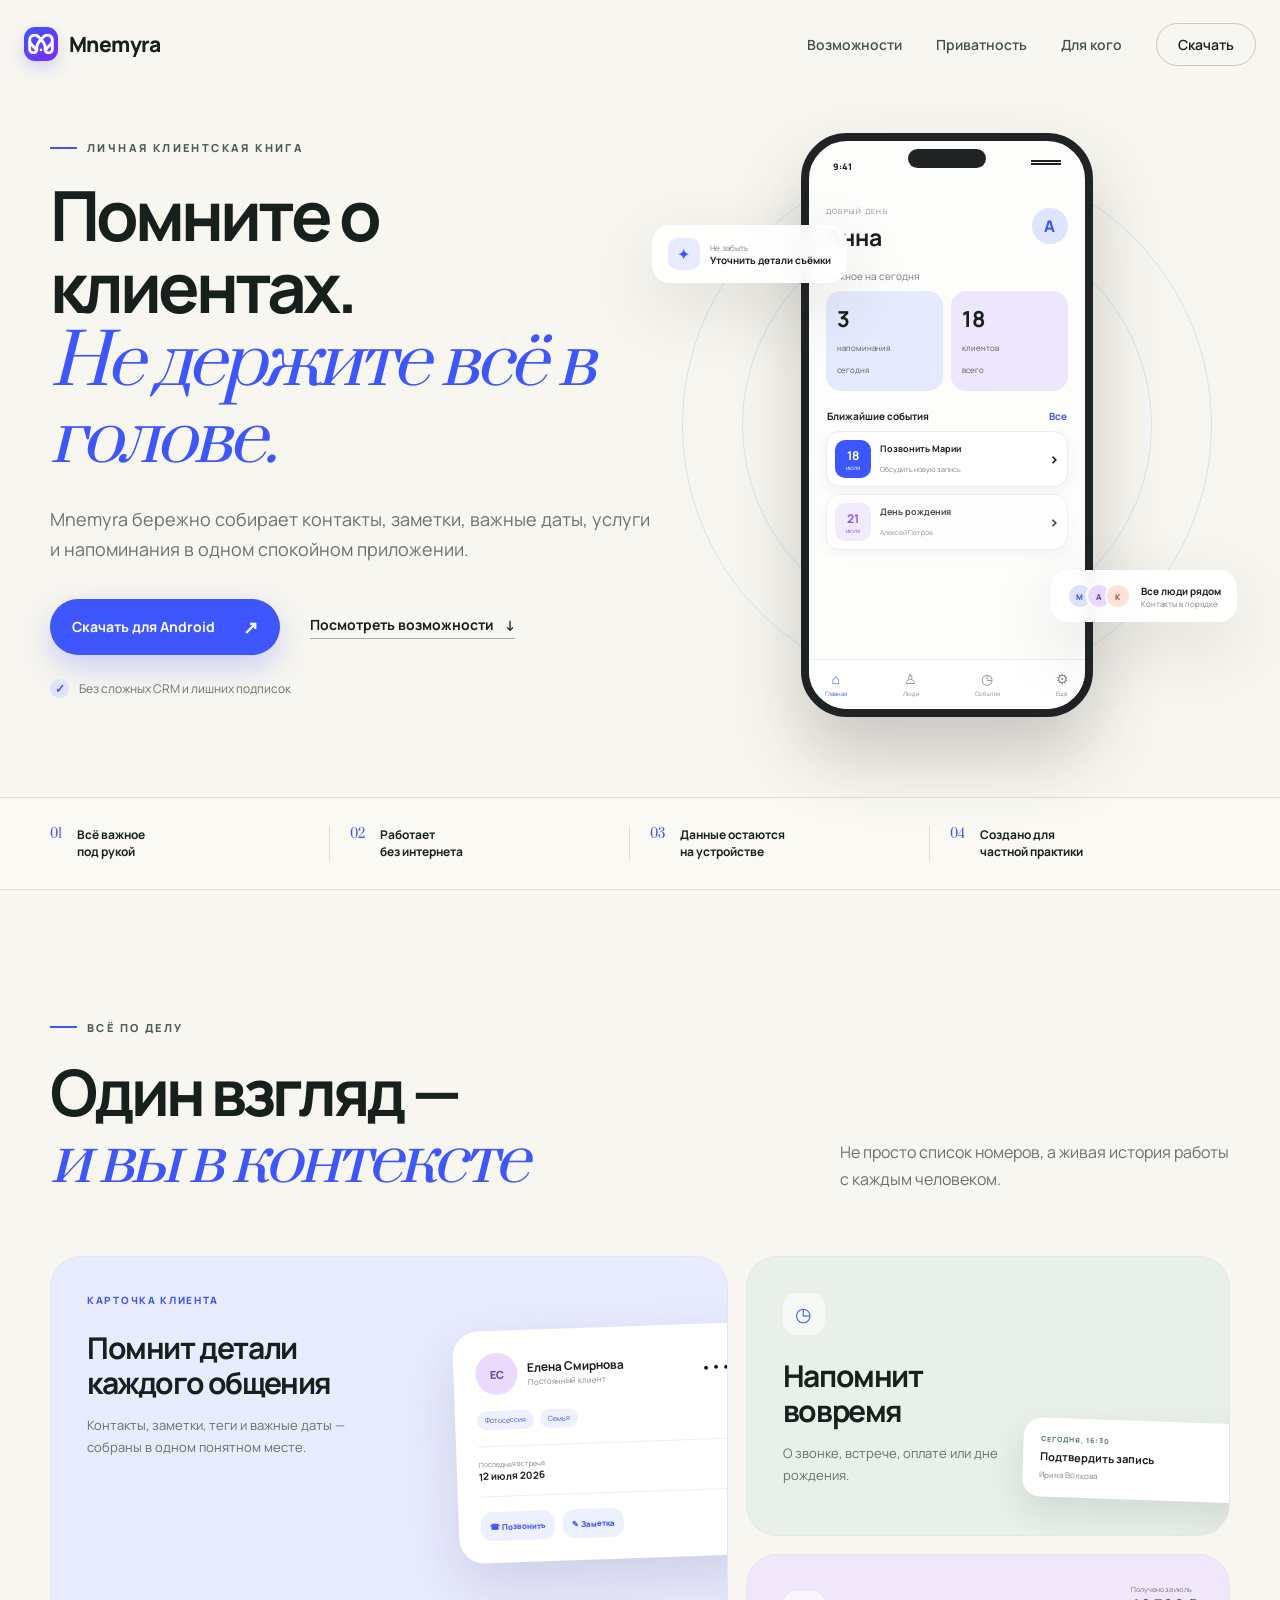
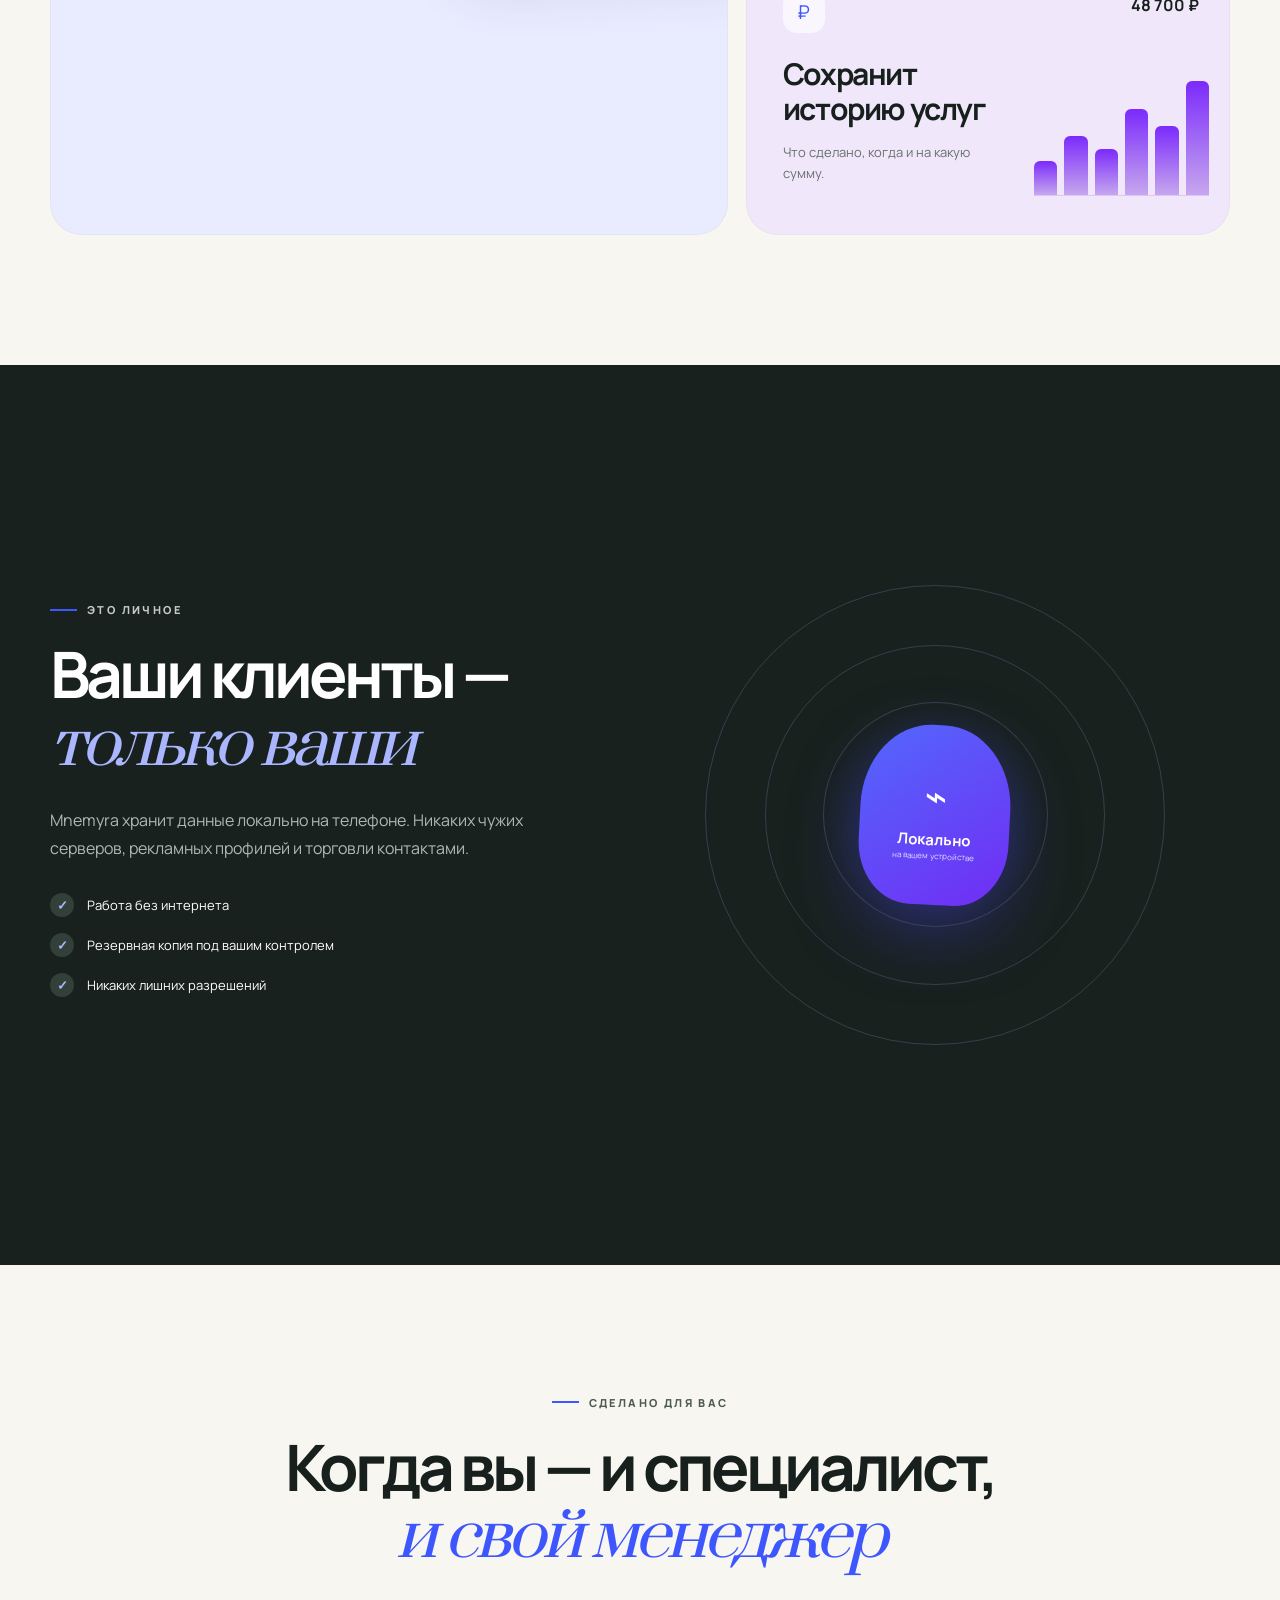
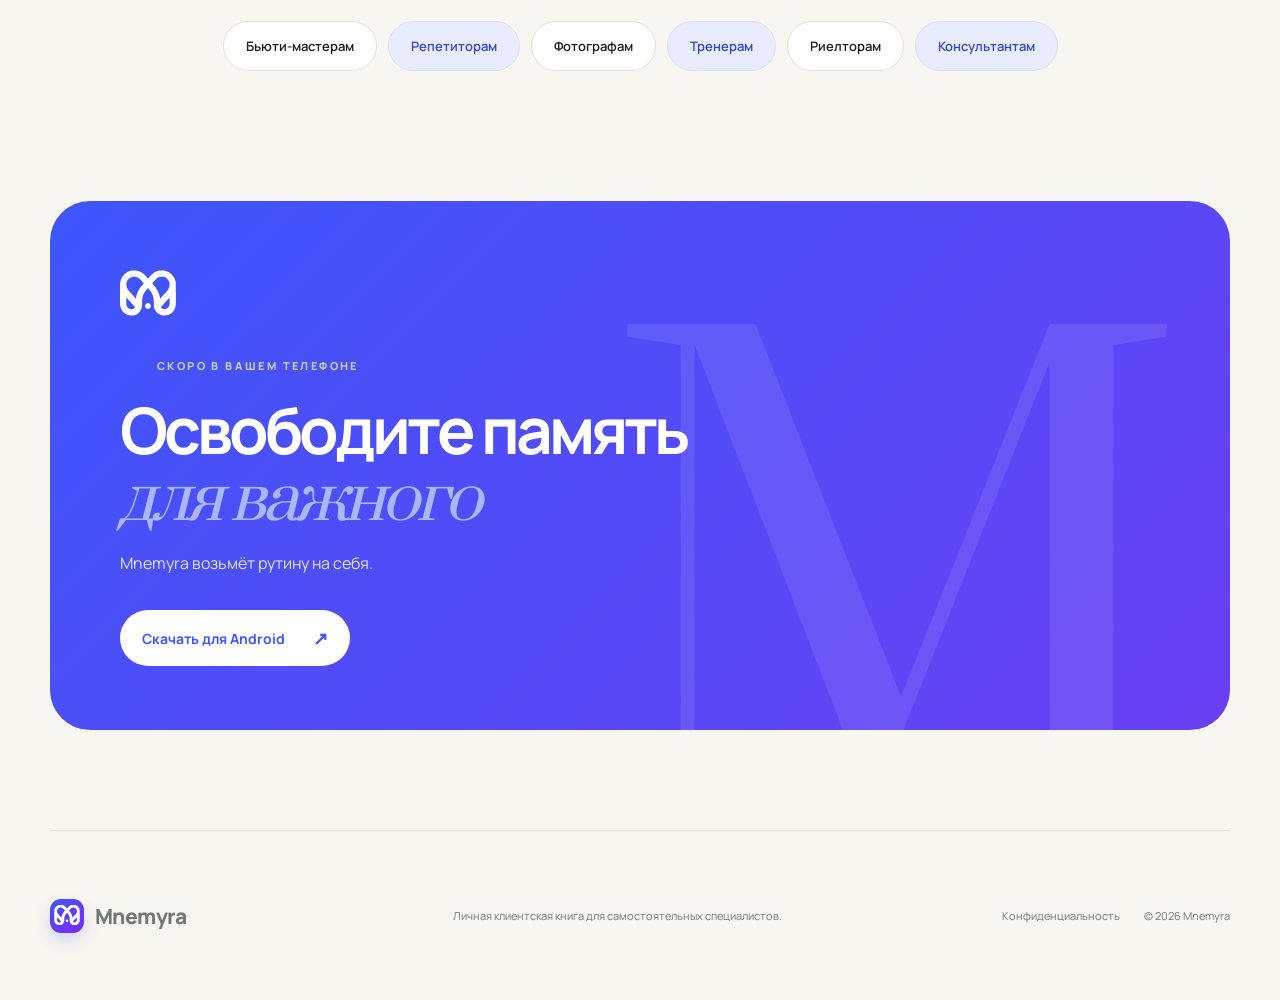
==== index.html @ b63a87d0 "Create Mnemyra landing page" ====
<!doctype html>
<html lang="ru">
<head>
  <meta charset="utf-8">
  <meta name="viewport" content="width=device-width, initial-scale=1">
  <meta name="theme-color" content="#3e56fd">
  <meta name="color-scheme" content="light">
  <meta name="robots" content="index, follow, max-image-preview:large, max-snippet:-1, max-video-preview:-1">
  <meta name="description" content="Mnemyra — клиентская книга для самозанятых и частных специалистов. Храните контакты, заметки и историю услуг, создавайте напоминания. Данные остаются на вашем устройстве.">
  <meta name="application-name" content="Mnemyra">
  <meta name="apple-mobile-web-app-title" content="Mnemyra">
  <meta name="format-detection" content="telephone=no">
  <title>Mnemyra — клиентская книга и напоминания для специалистов</title>

  <meta property="og:type" content="website">
  <meta property="og:locale" content="ru_RU">
  <meta property="og:site_name" content="Mnemyra">
  <meta property="og:title" content="Mnemyra — помните о клиентах, а не о рутине">
  <meta property="og:description" content="Контакты, заметки, услуги и напоминания в одном спокойном Android-приложении. Ваши данные остаются на устройстве.">
  <meta property="og:image" content="og-image.png">
  <meta property="og:image:type" content="image/png">
  <meta property="og:image:width" content="1200">
  <meta property="og:image:height" content="630">
  <meta property="og:image:alt" content="Mnemyra — личная клиентская книга для самостоятельных специалистов">
  <meta name="twitter:card" content="summary_large_image">
  <meta name="twitter:title" content="Mnemyra — помните о клиентах, а не о рутине">
  <meta name="twitter:description" content="Контакты, заметки, услуги и напоминания в одном спокойном Android-приложении.">
  <meta name="twitter:image" content="og-image.png">
  <meta name="twitter:image:alt" content="Mnemyra — личная клиентская книга для самостоятельных специалистов">

  <link rel="icon" href="favicon.ico" sizes="any">
  <link rel="shortcut icon" href="favicon.ico" type="image/x-icon">
  <link rel="manifest" href="site.webmanifest">
  <link rel="preconnect" href="https://fonts.googleapis.com">
  <link rel="preconnect" href="https://fonts.gstatic.com" crossorigin>
  <link href="https://fonts.googleapis.com/css2?family=Manrope:wght@400;500;600;700;800&family=Prata&display=swap" rel="stylesheet">
  <link rel="stylesheet" href="styles.css">
  <noscript><style>.reveal{opacity:1;transform:none}</style></noscript>
  <script type="application/ld+json">
  {
    "@context": "https://schema.org",
    "@graph": [
      {
        "@type": "WebSite",
        "name": "Mnemyra",
        "inLanguage": "ru-RU",
        "description": "Официальный сайт Android-приложения Mnemyra"
      },
      {
        "@type": "SoftwareApplication",
        "name": "Mnemyra",
        "alternateName": "Мнемира",
        "description": "Личная клиентская книга с контактами, заметками, историей услуг и напоминаниями для самостоятельных специалистов.",
        "applicationCategory": "BusinessApplication",
        "applicationSubCategory": "Personal CRM",
        "operatingSystem": "Android 8.0 и новее",
        "softwareVersion": "1.0",
        "inLanguage": "ru-RU",
        "featureList": [
          "Карточки клиентов и импорт контактов",
          "Заметки, теги и важные даты",
          "Напоминания о звонках, встречах и событиях",
          "История услуг и оплат",
          "Локальное хранение данных",
          "Резервное копирование"
        ]
      }
    ]
  }
  </script>
</head>
<body>
  <header class="site-header">
    <a class="brand" href="#top" aria-label="Mnemyra — на главную">
      <span class="brand-mark"><img src="logo.svg" alt=""></span>
      <span>Mnemyra</span>
    </a>
    <button class="menu-button" type="button" aria-expanded="false" aria-controls="main-nav">Меню</button>
    <nav id="main-nav" class="main-nav" aria-label="Основная навигация">
      <a href="#possibilities">Возможности</a>
      <a href="#privacy">Приватность</a>
      <a href="#for-whom">Для кого</a>
      <a class="nav-cta" href="#download">Скачать</a>
    </nav>
  </header>

  <main id="top">
    <section class="hero wrap">
      <div class="hero-copy reveal">
        <div class="eyebrow"><span></span> Личная клиентская книга</div>
        <h1>Помните о клиентах.<br><em>Не держите всё в голове.</em></h1>
        <p class="hero-lead">Mnemyra бережно собирает контакты, заметки, важные даты, услуги и напоминания в одном спокойном приложении.</p>
        <div class="hero-actions">
          <a class="button button-primary" href="#download">Скачать для Android <span>↗</span></a>
          <a class="text-link" href="#possibilities">Посмотреть возможности <span>↓</span></a>
        </div>
        <p class="hero-note"><span class="shield">✓</span> Без сложных CRM и лишних подписок</p>
      </div>

      <div class="hero-visual reveal" aria-label="Пример интерфейса Mnemyra">
        <div class="orbit orbit-one"></div>
        <div class="orbit orbit-two"></div>
        <div class="float-card note-card">
          <div class="mini-icon">✦</div>
          <div><small>Не забыть</small><strong>Уточнить детали съёмки</strong></div>
        </div>
        <div class="phone">
          <div class="phone-top"><span>9:41</span><i></i></div>
          <div class="app-head">
            <div><small>ДОБРЫЙ ДЕНЬ</small><h2>Анна</h2></div>
            <div class="avatar avatar-blue">А</div>
          </div>
          <p class="phone-subtitle">Важное на сегодня</p>
          <div class="summary-grid">
            <div class="summary blue"><strong>3</strong><span>напоминания<br>сегодня</span></div>
            <div class="summary lilac"><strong>18</strong><span>клиентов<br>всего</span></div>
          </div>
          <div class="phone-section-title"><strong>Ближайшие события</strong><span>Все</span></div>
          <div class="event-card">
            <div class="date-box"><strong>18</strong><span>июля</span></div>
            <div><strong>Позвонить Марии</strong><small>Обсудить новую запись</small></div>
            <b>›</b>
          </div>
          <div class="event-card faded">
            <div class="date-box pale"><strong>21</strong><span>июля</span></div>
            <div><strong>День рождения</strong><small>Алексей Петров</small></div>
            <b>›</b>
          </div>
          <div class="phone-nav"><span class="active">⌂<small>Главная</small></span><span>♙<small>Люди</small></span><span>◷<small>События</small></span><span>⚙<small>Ещё</small></span></div>
        </div>
        <div class="float-card people-card">
          <div class="stacked-avatars"><span>М</span><span>А</span><span>К</span></div>
          <div><strong>Все люди рядом</strong><small>Контакты в порядке</small></div>
        </div>
      </div>
    </section>

    <section class="trust-strip" aria-label="Ключевые преимущества">
      <div><span>01</span><strong>Всё важное<br>под рукой</strong></div>
      <div><span>02</span><strong>Работает<br>без интернета</strong></div>
      <div><span>03</span><strong>Данные остаются<br>на устройстве</strong></div>
      <div><span>04</span><strong>Создано для<br>частной практики</strong></div>
    </section>

    <section id="possibilities" class="features wrap section-space">
      <div class="section-heading reveal">
        <div class="eyebrow"><span></span> Всё по делу</div>
        <h2>Один взгляд —<br><em>и вы в контексте</em></h2>
        <p>Не просто список номеров, а живая история работы с каждым человеком.</p>
      </div>
      <div class="bento">
        <article class="feature-card feature-main reveal">
          <div class="feature-label">Карточка клиента</div>
          <h3>Помнит детали<br>каждого общения</h3>
          <p>Контакты, заметки, теги и важные даты — собраны в одном понятном месте.</p>
          <div class="client-card">
            <div class="client-top"><div class="avatar avatar-photo">ЕС</div><div><strong>Елена Смирнова</strong><span>Постоянный клиент</span></div><button>•••</button></div>
            <div class="tags"><span>Фотосессия</span><span>Семья</span></div>
            <div class="client-details"><span>Последняя встреча</span><strong>12 июля 2026</strong></div>
            <div class="client-actions"><button>☎ Позвонить</button><button>✎ Заметка</button></div>
          </div>
        </article>
        <article class="feature-card reminder-feature reveal">
          <div class="feature-icon">◷</div>
          <h3>Напомнит вовремя</h3>
          <p>О звонке, встрече, оплате или дне рождения.</p>
          <div class="reminder-pop"><span>Сегодня, 16:30</span><strong>Подтвердить запись</strong><small>Ирина Волкова</small></div>
        </article>
        <article class="feature-card services-feature reveal">
          <div class="feature-icon">₽</div>
          <h3>Сохранит историю услуг</h3>
          <p>Что сделано, когда и на какую сумму.</p>
          <div class="bars"><i></i><i></i><i></i><i></i><i></i><i></i></div>
          <div class="money"><span>Получено за июль</span><strong>48 700 ₽</strong></div>
        </article>
      </div>
    </section>

    <section id="privacy" class="privacy section-space">
      <div class="privacy-inner wrap reveal">
        <div class="privacy-copy">
          <div class="eyebrow light"><span></span> Это личное</div>
          <h2>Ваши клиенты —<br><em>только ваши</em></h2>
          <p>Mnemyra хранит данные локально на телефоне. Никаких чужих серверов, рекламных профилей и торговли контактами.</p>
          <ul><li><b>✓</b> Работа без интернета</li><li><b>✓</b> Резервная копия под вашим контролем</li><li><b>✓</b> Никаких лишних разрешений</li></ul>
        </div>
        <div class="privacy-art" aria-hidden="true">
          <div class="halo h1"></div><div class="halo h2"></div><div class="halo h3"></div>
          <div class="lock"><span>⌁</span><strong>Локально</strong><small>на вашем устройстве</small></div>
        </div>
      </div>
    </section>

    <section id="for-whom" class="audience wrap section-space">
      <div class="section-heading centered reveal">
        <div class="eyebrow"><span></span> Сделано для вас</div>
        <h2>Когда вы — и специалист,<br><em>и свой менеджер</em></h2>
      </div>
      <div class="professions reveal">
        <span>Бьюти-мастерам</span><span>Репетиторам</span><span>Фотографам</span><span>Тренерам</span><span>Риелторам</span><span>Консультантам</span>
      </div>
    </section>

    <section id="download" class="download wrap reveal">
      <div>
        <img src="logo.svg" alt="" class="download-logo">
        <div class="eyebrow light"><span></span> Скоро в вашем телефоне</div>
        <h2>Освободите память<br><em>для важного</em></h2>
        <p>Mnemyra возьмёт рутину на себя.</p>
        <a class="button button-white" href="#">Скачать для Android <span>↗</span></a>
      </div>
      <div class="download-word" aria-hidden="true">M</div>
    </section>
  </main>

  <footer class="footer wrap">
    <a class="brand" href="#top"><span class="brand-mark"><img src="logo.svg" alt=""></span><span>Mnemyra</span></a>
    <p>Личная клиентская книга для самостоятельных специалистов.</p>
    <div><a href="#privacy">Конфиденциальность</a><span>© 2026 Mnemyra</span></div>
  </footer>
  <script src="script.js"></script>
</body>
</html>
---- styles.css ----
:root{--blue:#3e56fd;--violet:#7b2afc;--ink:#17201d;--muted:#68736f;--milk:#f8f6f0;--warm:#eee9df;--line:#e4dfd5;--card:#fff;--radius:32px;--shadow:0 24px 70px rgba(41,45,43,.12)}
*{box-sizing:border-box}html{scroll-behavior:smooth}body{margin:0;background:var(--milk);color:var(--ink);font-family:Manrope,Arial,sans-serif;-webkit-font-smoothing:antialiased}a{color:inherit;text-decoration:none}button{font:inherit}.wrap{width:min(1180px,calc(100% - 48px));margin-inline:auto}.site-header{height:88px;width:min(1240px,calc(100% - 48px));margin:auto;display:flex;align-items:center;justify-content:space-between;position:relative;z-index:20}.brand{display:flex;align-items:center;gap:11px;font-size:21px;font-weight:800;letter-spacing:-.6px}.brand-mark{width:34px;height:34px;border-radius:11px;background:linear-gradient(145deg,var(--blue),var(--violet));padding:8px;display:grid;place-items:center;box-shadow:0 7px 15px rgba(62,86,253,.2)}.brand-mark img{width:100%;filter:invert(1)}.main-nav{display:flex;align-items:center;gap:34px;font-size:14px;font-weight:600}.main-nav a:not(.nav-cta){color:#43504b}.main-nav a:hover{color:var(--blue)}.nav-cta{border:1px solid #c9c8c3;border-radius:999px;padding:11px 21px}.menu-button{display:none;background:none;border:0}.hero{min-height:690px;display:grid;grid-template-columns:1.04fr .96fr;align-items:center;padding-top:45px;padding-bottom:80px}.eyebrow{text-transform:uppercase;font-size:11px;font-weight:800;letter-spacing:2.4px;display:flex;align-items:center;gap:10px;color:#4d5a56}.eyebrow span{display:block;width:27px;height:2px;background:var(--blue)}h1,h2,h3,p{margin-top:0}.hero h1,.section-heading h2,.privacy h2,.download h2{font-size:clamp(48px,5.4vw,76px);line-height:1.04;letter-spacing:-4px;margin:24px 0 27px;font-weight:700}.hero h1 em,.section-heading h2 em,.privacy h2 em,.download h2 em{font-family:Prata,Georgia,serif;font-weight:400;color:var(--blue)}.hero-lead{font-size:18px;line-height:1.7;color:var(--muted);max-width:610px}.hero-actions{display:flex;align-items:center;gap:30px;margin-top:34px}.button{display:inline-flex;align-items:center;gap:28px;border-radius:999px;padding:16px 22px;font-size:14px;font-weight:700;transition:.2s transform,.2s box-shadow}.button:hover{transform:translateY(-2px)}.button-primary{background:var(--blue);color:#fff;box-shadow:0 12px 30px rgba(62,86,253,.25)}.button span{font-size:18px}.text-link{font-size:14px;font-weight:700;border-bottom:1px solid #aaa;padding-bottom:4px}.text-link span{margin-left:8px}.hero-note{font-size:12px;color:#67716d;margin-top:24px}.shield{display:inline-grid;place-items:center;width:19px;height:19px;background:#dfe3ff;color:var(--blue);border-radius:50%;margin-right:8px;font-weight:800}.hero-visual{position:relative;min-height:570px;display:grid;place-items:center}.orbit{position:absolute;border:1px solid rgba(62,86,253,.15);border-radius:50%}.orbit-one{width:530px;height:530px}.orbit-two{width:410px;height:410px}.phone{position:relative;width:292px;height:584px;background:#fdfdfc;border:8px solid #202323;border-radius:46px;padding:18px 17px 14px;box-shadow:0 38px 70px rgba(44,50,47,.24);z-index:2;overflow:hidden}.phone:before{content:"";position:absolute;top:8px;left:50%;transform:translateX(-50%);width:78px;height:19px;border-radius:20px;background:#202323}.phone-top{display:flex;justify-content:space-between;font-size:9px;font-weight:800;padding:1px 7px 24px}.phone-top i{width:30px;border-top:5px double #202323}.app-head{display:flex;align-items:center;justify-content:space-between}.app-head small{font-size:7px;letter-spacing:1.3px;color:#818986}.app-head h2{font-size:23px;margin:2px 0}.avatar{display:grid;place-items:center;border-radius:50%;font-weight:800}.avatar-blue{width:36px;height:36px;background:#dfe4ff;color:var(--blue)}.phone-subtitle{font-size:10px;color:#737d78;margin:14px 0 8px}.summary-grid{display:grid;grid-template-columns:1fr 1fr;gap:8px}.summary{padding:13px 11px;border-radius:15px}.summary strong{font-size:22px;display:block}.summary span{font-size:8px;line-height:1.35;color:#535d59}.blue{background:#e6eaff}.lilac{background:#eee5ff}.phone-section-title{display:flex;justify-content:space-between;font-size:10px;margin:18px 1px 8px}.phone-section-title span{color:var(--blue);font-weight:700}.event-card{display:flex;align-items:center;gap:9px;background:#fff;border:1px solid #ecebe7;border-radius:14px;padding:8px;margin-bottom:7px;box-shadow:0 5px 15px rgba(30,40,35,.05)}.event-card>div:nth-child(2){flex:1}.event-card strong{display:block;font-size:9px}.event-card small{font-size:7px;color:#7b8580}.date-box{width:36px;height:38px;border-radius:10px;background:var(--blue);color:#fff;display:grid;place-content:center;text-align:center}.date-box strong{font-size:12px}.date-box span{font-size:6px}.date-box.pale{background:#f0e7ff;color:var(--violet)}.event-card.faded{opacity:.8}.phone-nav{position:absolute;bottom:0;left:0;right:0;background:#fff;border-top:1px solid #eee;padding:9px 16px 11px;display:flex;justify-content:space-between;color:#858b88}.phone-nav span{font-size:14px;text-align:center}.phone-nav small{display:block;font-size:6px;margin-top:2px}.phone-nav .active{color:var(--blue)}.float-card{position:absolute;z-index:3;background:rgba(255,255,255,.93);backdrop-filter:blur(10px);box-shadow:var(--shadow);border:1px solid rgba(255,255,255,.8);border-radius:18px;padding:12px 15px;display:flex;align-items:center;gap:10px}.float-card small,.float-card strong{display:block}.float-card small{font-size:8px;color:#7b8580}.float-card strong{font-size:10px}.note-card{top:92px;left:-12px}.mini-icon{width:32px;height:32px;border-radius:10px;background:#e8eaff;color:var(--blue);display:grid;place-items:center}.people-card{right:-7px;bottom:95px}.stacked-avatars{display:flex}.stacked-avatars span{width:26px;height:26px;margin-left:-7px;border:2px solid white;border-radius:50%;display:grid;place-items:center;background:#e7dbff;color:#6e39c8;font-size:8px;font-weight:800}.stacked-avatars span:first-child{margin-left:0;background:#dde3ff;color:var(--blue)}.stacked-avatars span:last-child{background:#ffe2d6;color:#9b593e}.trust-strip{border-top:1px solid var(--line);border-bottom:1px solid var(--line);display:grid;grid-template-columns:repeat(4,1fr);padding:28px max(24px,calc((100vw - 1180px)/2));gap:20px;background:rgba(255,255,255,.25)}.trust-strip div{display:flex;gap:15px;align-items:flex-start;border-right:1px solid var(--line)}.trust-strip div:last-child{border:0}.trust-strip span{font-family:Prata;color:var(--blue);font-size:12px}.trust-strip strong{font-size:12px;line-height:1.45}.section-space{padding-top:130px;padding-bottom:130px}.section-heading{display:grid;grid-template-columns:1fr 1fr;align-items:end}.section-heading .eyebrow{grid-column:1/-1}.section-heading h2{font-size:clamp(42px,5vw,66px);margin-bottom:60px}.section-heading p{font-size:16px;color:var(--muted);line-height:1.7;margin:0 0 63px auto;max-width:390px}.bento{display:grid;grid-template-columns:1.4fr 1fr;grid-template-rows:1fr 1fr;gap:18px}.feature-card{border-radius:var(--radius);padding:36px;background:white;position:relative;overflow:hidden;min-height:260px;border:1px solid rgba(44,49,47,.04)}.feature-main{grid-row:1/3;background:#e9ebff;min-height:570px;padding-right:52%}.feature-label{font-size:10px;text-transform:uppercase;letter-spacing:1.7px;color:var(--blue);font-weight:800}.feature-card h3{font-size:30px;line-height:1.16;letter-spacing:-1.4px;margin:24px 0 15px}.feature-card p{font-size:13px;line-height:1.65;color:#67716d}.client-card{position:absolute;right:-34px;top:70px;width:305px;border-radius:25px;background:#fff;padding:22px;box-shadow:0 22px 55px rgba(65,70,95,.16);transform:rotate(-2deg)}.client-top{display:flex;align-items:center;gap:10px}.client-top>div:nth-child(2){flex:1}.client-top strong,.client-top span{display:block}.client-top strong{font-size:12px}.client-top span{font-size:8px;color:#7b8580}.client-top button{border:0;background:none}.avatar-photo{width:42px;height:42px;background:#eadbff;color:#7242bc;font-size:11px}.tags{display:flex;gap:6px;margin:16px 0}.tags span{font-size:7px;background:#eef0ff;color:var(--blue);padding:5px 8px;border-radius:10px}.client-details{border-top:1px solid #eee;border-bottom:1px solid #eee;padding:13px 0}.client-details span,.client-details strong{display:block}.client-details span{font-size:7px;color:#7b8580}.client-details strong{font-size:10px}.client-actions{display:flex;gap:8px;margin-top:15px}.client-actions button{border:0;border-radius:12px;background:#edf0ff;color:var(--blue);font-size:8px;font-weight:800;padding:9px}.reminder-feature{background:#e8f0e9;padding-right:44%}.services-feature{background:#f1e7fb;padding-right:46%}.feature-icon{width:42px;height:42px;border-radius:14px;background:rgba(255,255,255,.65);display:grid;place-items:center;color:var(--blue);font-size:19px}.reminder-pop{position:absolute;right:-34px;bottom:35px;background:white;width:240px;padding:17px;border-radius:18px;box-shadow:0 15px 35px rgba(44,60,48,.12);transform:rotate(2deg)}.reminder-pop span,.reminder-pop strong,.reminder-pop small{display:block}.reminder-pop span{font-size:7px;color:#56815e;text-transform:uppercase;font-weight:800;letter-spacing:1px}.reminder-pop strong{font-size:11px;margin:5px 0}.reminder-pop small{font-size:8px;color:#7b8580}.bars{position:absolute;right:20px;bottom:38px;height:115px;width:175px;display:flex;align-items:flex-end;gap:7px;border-bottom:1px solid rgba(123,42,252,.18)}.bars i{display:block;flex:1;background:linear-gradient(var(--violet),#c6a7ed);border-radius:6px 6px 0 0}.bars i:nth-child(1){height:30%}.bars i:nth-child(2){height:52%}.bars i:nth-child(3){height:40%}.bars i:nth-child(4){height:75%}.bars i:nth-child(5){height:60%}.bars i:nth-child(6){height:100%}.money{position:absolute;right:30px;top:30px}.money span,.money strong{display:block}.money span{font-size:7px;color:#796d81}.money strong{font-size:16px}.privacy{background:#19211e;color:white;overflow:hidden}.privacy-inner{min-height:640px;display:grid;grid-template-columns:1fr 1fr;align-items:center}.eyebrow.light{color:#c3cac7}.privacy h2{font-size:clamp(44px,5vw,67px)}.privacy h2 em,.download h2 em{color:#aab6ff}.privacy-copy>p{color:#aeb8b4;line-height:1.8;max-width:520px}.privacy ul{list-style:none;padding:0;margin:30px 0;display:grid;gap:16px;font-size:13px}.privacy li b{display:inline-grid;place-items:center;background:#324039;color:#aab6ff;width:24px;height:24px;border-radius:50%;margin-right:10px}.privacy-art{position:relative;min-height:500px;display:grid;place-items:center}.halo{position:absolute;border:1px solid rgba(170,182,255,.2);border-radius:50%}.h1{width:460px;height:460px}.h2{width:340px;height:340px}.h3{width:225px;height:225px;background:radial-gradient(circle,rgba(62,86,253,.25),transparent 70%)}.lock{position:relative;z-index:2;width:150px;height:180px;border-radius:46% 46% 35% 35%;background:linear-gradient(145deg,#5268fc,#712df4);display:grid;place-content:center;text-align:center;box-shadow:0 25px 70px rgba(72,67,255,.35);transform:rotate(3deg)}.lock span{font-size:38px}.lock strong{font-size:15px;margin-top:8px}.lock small{font-size:8px;color:#dfe2ff}.centered{text-align:center;display:block}.centered .eyebrow{justify-content:center}.centered h2{margin-bottom:50px}.professions{display:flex;flex-wrap:wrap;justify-content:center;gap:11px}.professions span{background:#fff;border:1px solid var(--line);border-radius:999px;padding:15px 22px;font-size:13px;font-weight:600}.professions span:nth-child(2n){background:#e9ebff;color:#3548ca;border-color:#d8dcff}.download{min-height:480px;border-radius:40px;background:linear-gradient(135deg,var(--blue),#6840f2);color:white;padding:64px 70px;margin-bottom:100px;position:relative;overflow:hidden}.download>div:first-child{position:relative;z-index:2}.download-logo{width:56px;height:56px;filter:invert(1);margin-bottom:32px}.download h2{font-size:clamp(43px,5vw,68px);margin-bottom:18px}.download p{color:#dfe2ff}.button-white{background:#fff;color:var(--blue);margin-top:20px}.download-word{position:absolute;right:40px;bottom:-165px;font:580px/1 Prata;color:rgba(255,255,255,.09)}.footer{border-top:1px solid var(--line);min-height:170px;display:grid;grid-template-columns:1fr 1fr 1fr;align-items:center;gap:30px;font-size:11px;color:#707975}.footer p{margin:0}.footer>div{display:flex;justify-content:flex-end;gap:24px}.reveal{opacity:0;transform:translateY(22px);transition:opacity .7s ease,transform .7s ease}.reveal.visible{opacity:1;transform:none}
@media(max-width:900px){.main-nav{display:none;position:absolute;top:75px;left:0;right:0;background:white;border-radius:20px;padding:22px;box-shadow:var(--shadow);flex-direction:column}.main-nav.open{display:flex}.menu-button{display:block}.hero{grid-template-columns:1fr;padding-top:60px}.hero-copy{text-align:center}.hero-copy .eyebrow,.hero-actions{justify-content:center}.hero-lead{margin-inline:auto}.hero-visual{margin-top:60px}.trust-strip{grid-template-columns:1fr 1fr}.trust-strip div:nth-child(2){border:0}.section-heading{display:block}.section-heading p{margin:0 0 50px}.bento{grid-template-columns:1fr}.feature-main{grid-row:auto}.privacy-inner{grid-template-columns:1fr;padding-top:100px}.footer{grid-template-columns:1fr;text-align:center;padding:50px 0}.footer .brand{justify-content:center}.footer>div{justify-content:center}.download{padding:55px 45px}}
@media(max-width:580px){.wrap,.site-header{width:min(100% - 28px,1180px)}.site-header{height:72px}.hero{padding-top:35px}.hero h1,.section-heading h2,.privacy h2,.download h2{letter-spacing:-2.4px}.hero-lead{font-size:16px}.hero-actions{flex-direction:column;gap:20px}.hero-visual{transform:scale(.82);margin-inline:-35px;margin-top:25px;margin-bottom:-55px}.float-card{display:none}.trust-strip{grid-template-columns:1fr;padding:20px 25px}.trust-strip div{border-right:0;border-bottom:1px solid var(--line);padding:10px 0}.section-space{padding-top:85px;padding-bottom:85px}.section-heading h2{margin-bottom:28px}.feature-card{padding:27px}.feature-main{padding-right:27px;padding-bottom:330px}.client-card{top:auto;bottom:20px;right:-15px}.reminder-feature,.services-feature{padding-right:27px;padding-bottom:160px}.download{width:calc(100% - 28px);padding:45px 28px;border-radius:28px}.download-word{right:-100px}.privacy-art{min-height:420px;transform:scale(.8);margin:-45px}.professions{justify-content:flex-start}.professions span{padding:12px 15px;font-size:11px}}
@media(prefers-reduced-motion:reduce){html{scroll-behavior:auto}.reveal{opacity:1;transform:none;transition:none}}

/* The source SVG has generous built-in whitespace, so the mark needs optical scaling. */
.brand-mark{padding:2px;overflow:hidden}
.brand-mark img{transform:scale(.86)}
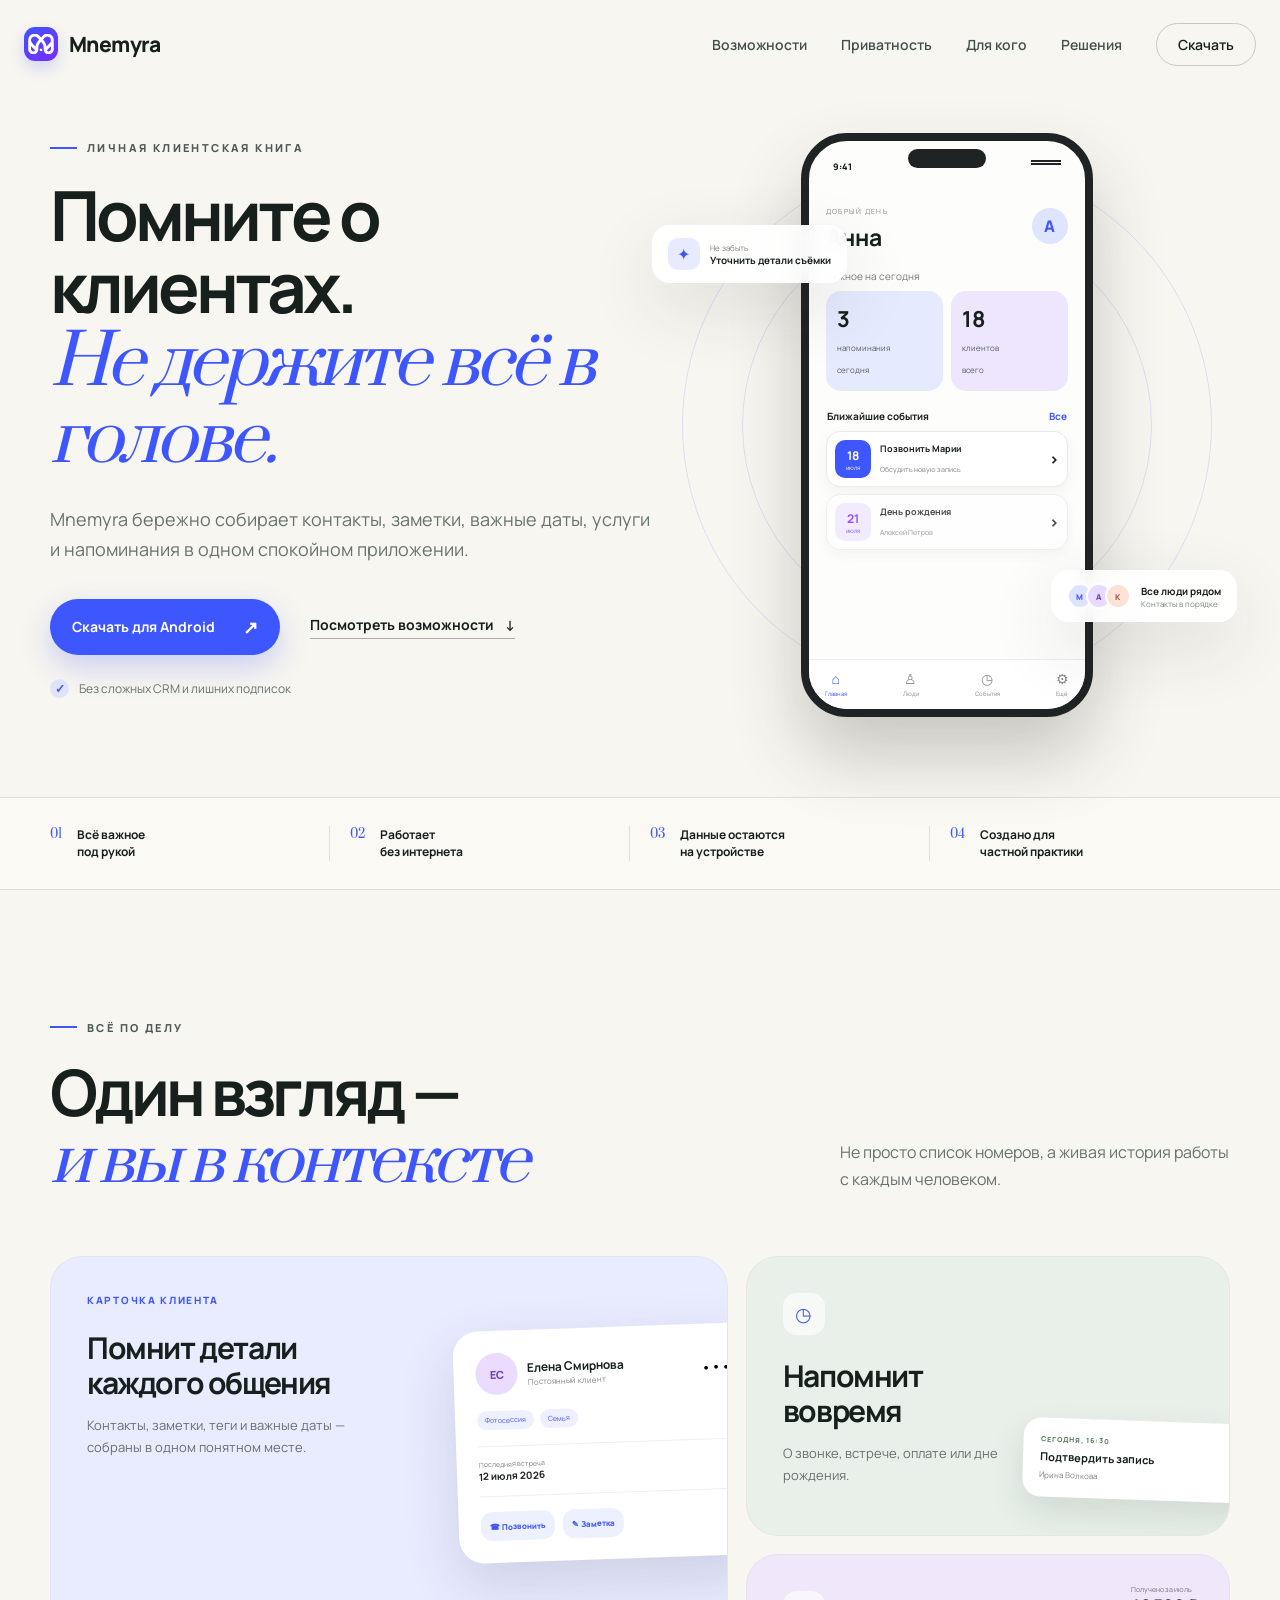
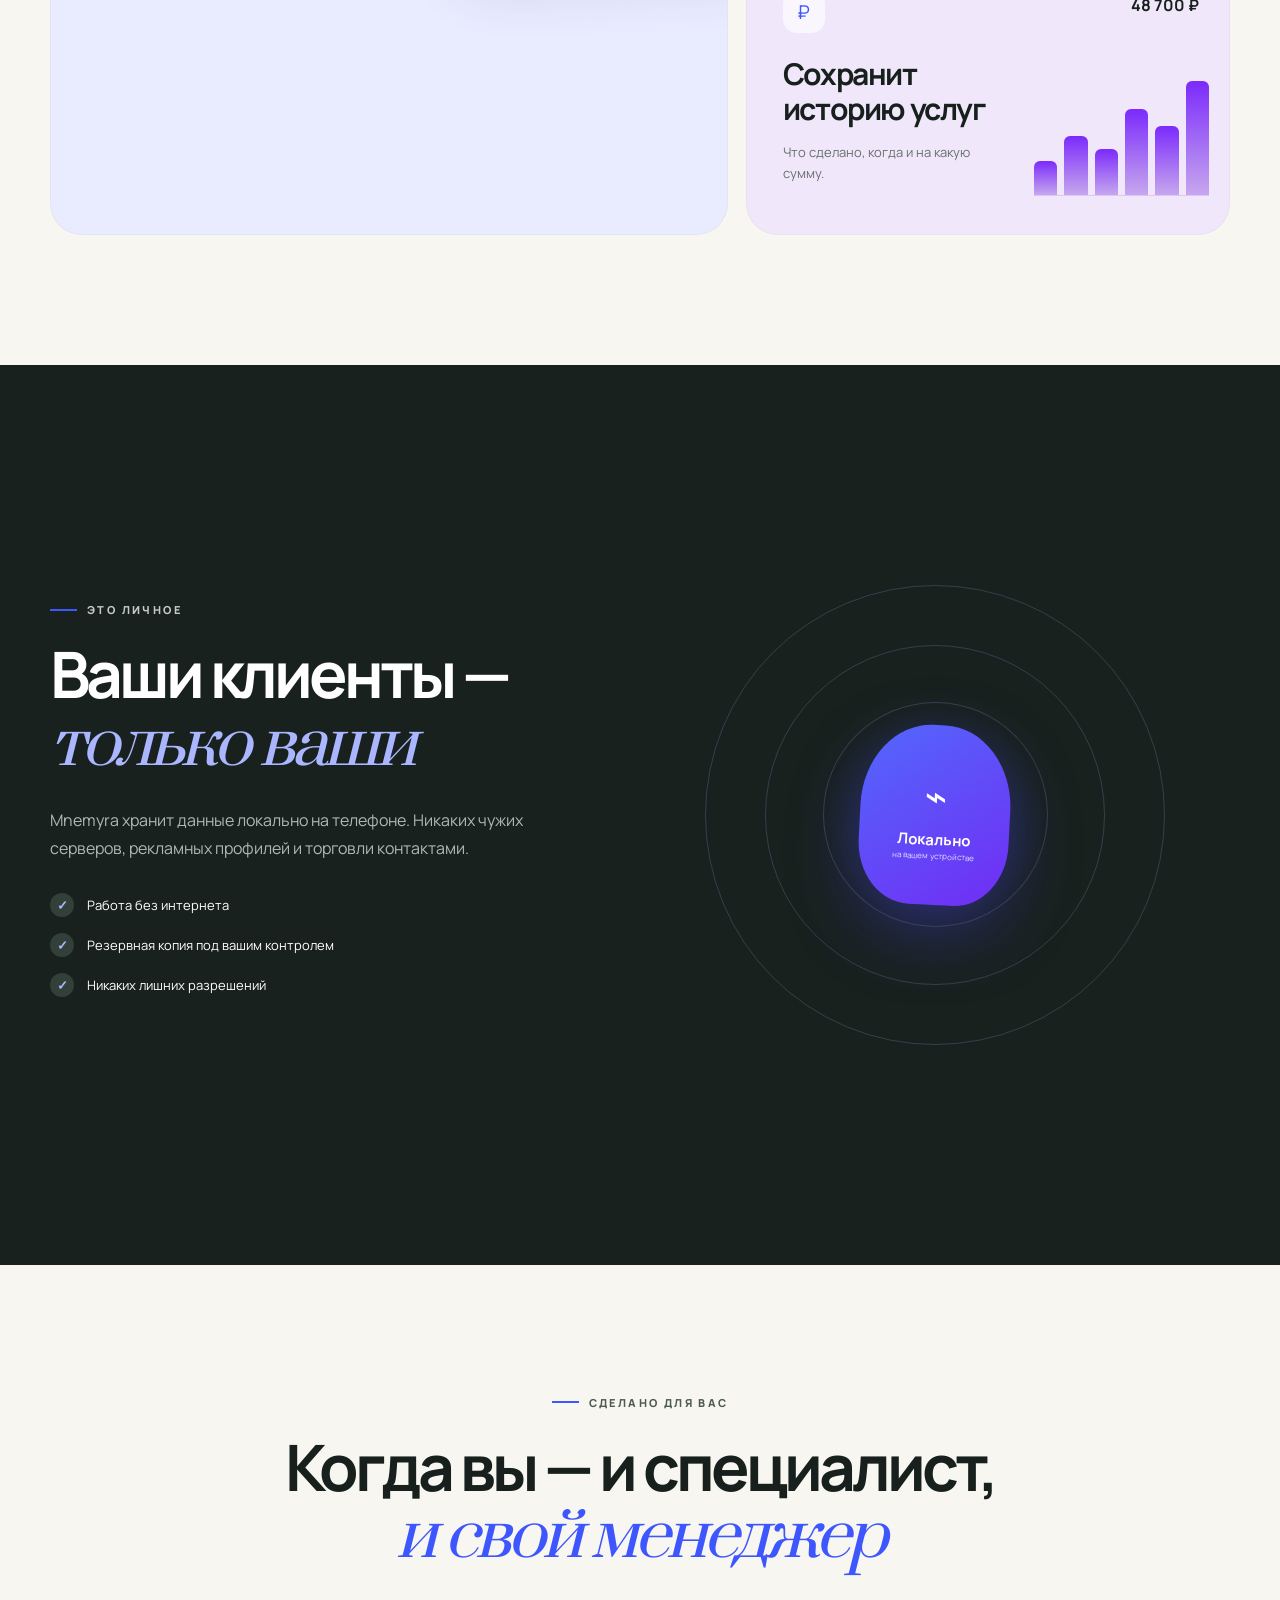
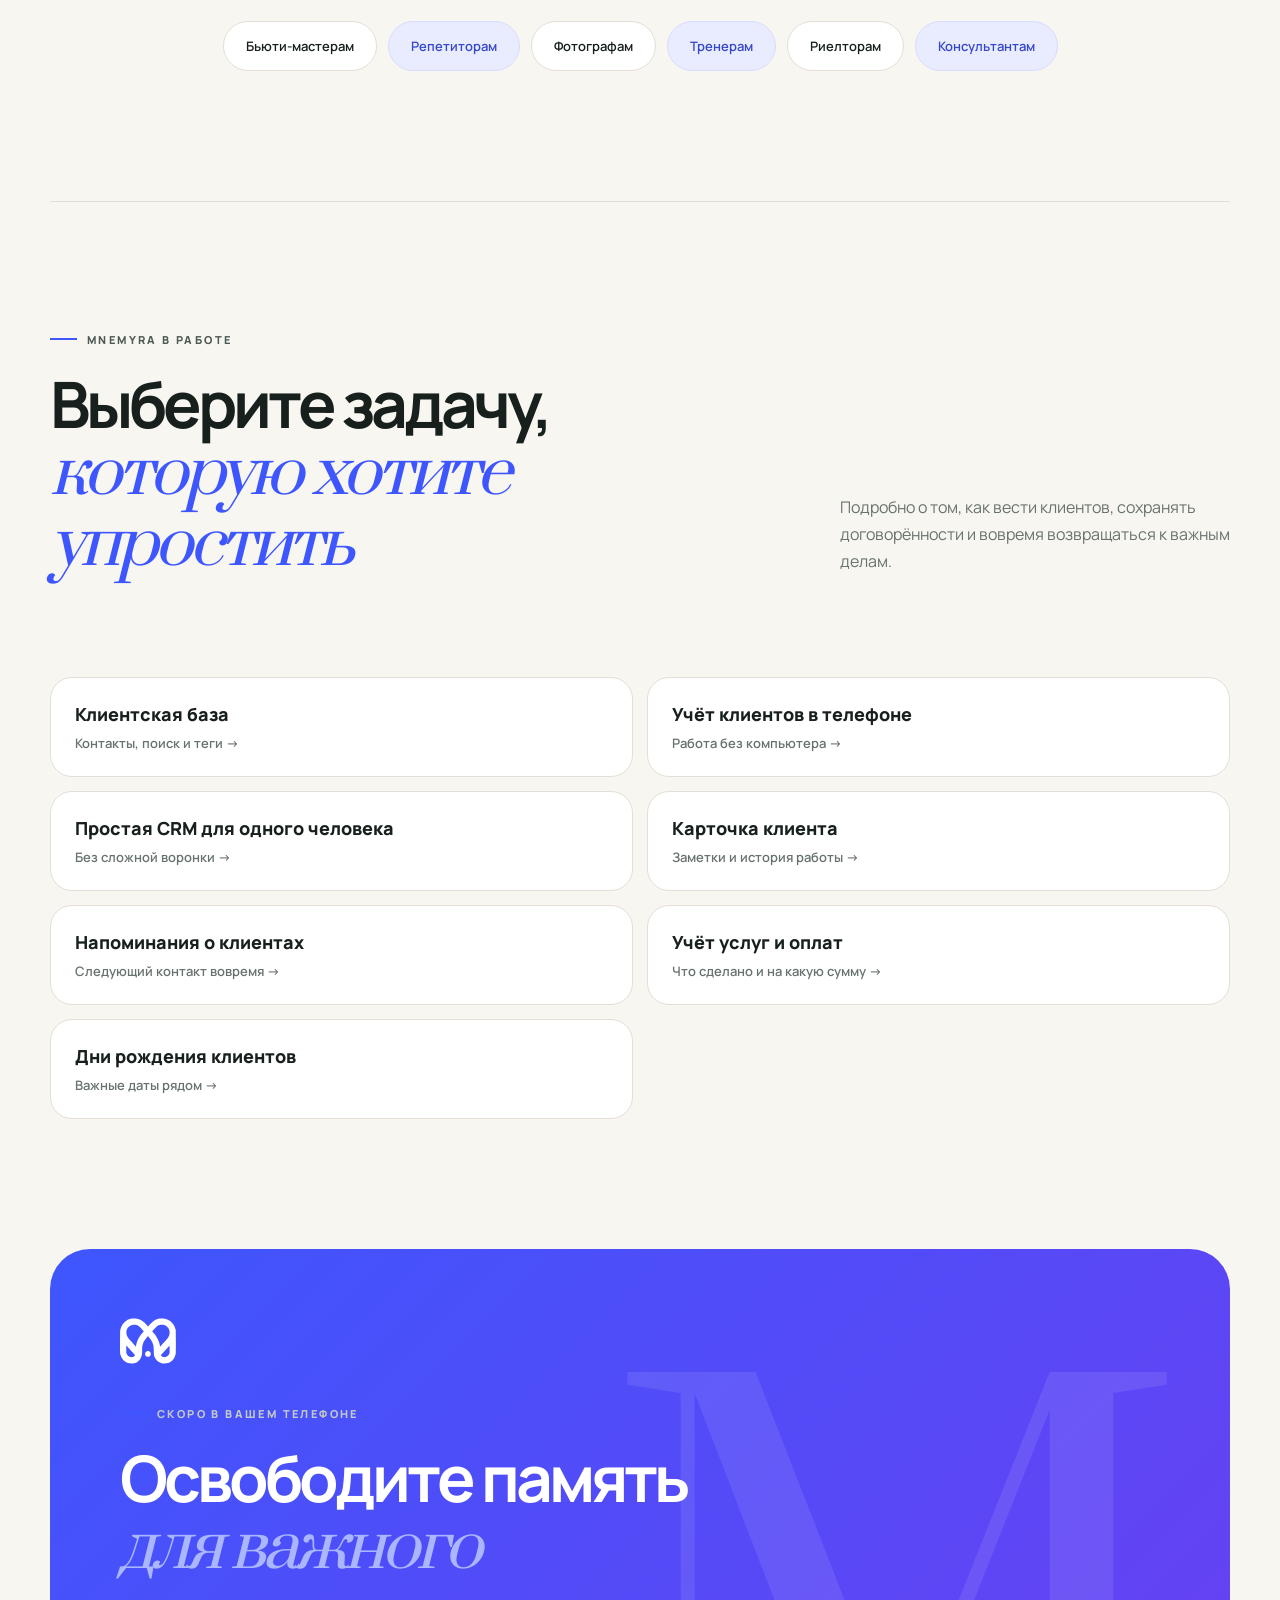
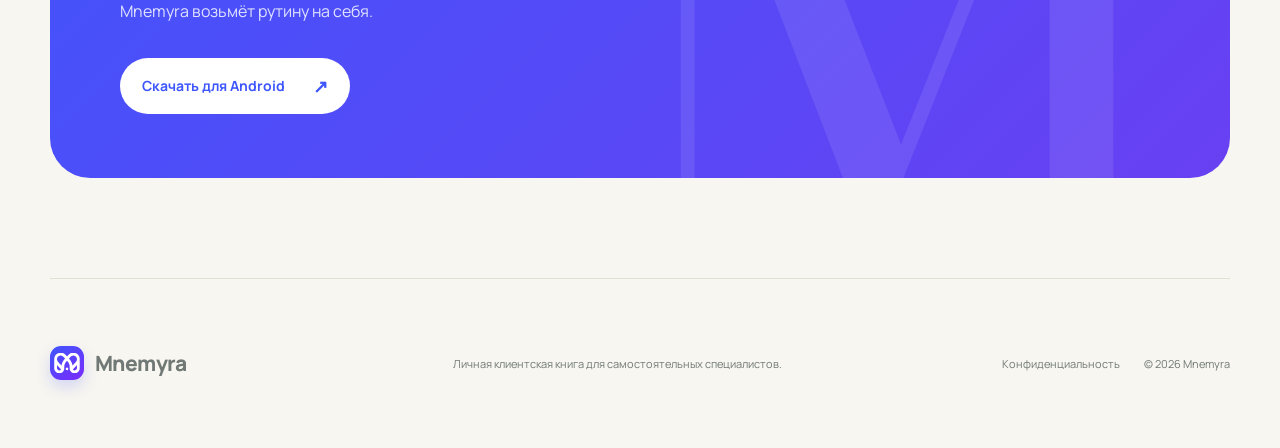
==== commit 7515821a: "Add SEO landing pages and internal linking" ====
--- a/index.html
+++ b/index.html
@@ -35,6 +35,7 @@
   <link rel="preconnect" href="https://fonts.gstatic.com" crossorigin>
   <link href="https://fonts.googleapis.com/css2?family=Manrope:wght@400;500;600;700;800&family=Prata&display=swap" rel="stylesheet">
   <link rel="stylesheet" href="styles.css">
+  <link rel="canonical" href="https://mnemyra.ru/">
   <noscript><style>.reveal{opacity:1;transform:none}</style></noscript>
   <script type="application/ld+json">
   {
@@ -80,6 +81,7 @@
       <a href="#possibilities">Возможности</a>
       <a href="#privacy">Приватность</a>
       <a href="#for-whom">Для кого</a>
+      <a href="#guides">Решения</a>
       <a class="nav-cta" href="#download">Скачать</a>
     </nav>
   </header>
@@ -201,6 +203,23 @@
       </div>
     </section>
 
+    <section id="guides" class="seo-hub wrap section-space">
+      <div class="section-heading reveal">
+        <div class="eyebrow"><span></span> Mnemyra в работе</div>
+        <h2>Выберите задачу,<br><em>которую хотите упростить</em></h2>
+        <p>Подробно о том, как вести клиентов, сохранять договорённости и вовремя возвращаться к важным делам.</p>
+      </div>
+      <div class="seo-grid reveal">
+        <a href="client-base/">Клиентская база <span>Контакты, поиск и теги →</span></a>
+        <a href="clients-on-phone/">Учёт клиентов в телефоне <span>Работа без компьютера →</span></a>
+        <a href="simple-crm/">Простая CRM для одного человека <span>Без сложной воронки →</span></a>
+        <a href="client-card/">Карточка клиента <span>Заметки и история работы →</span></a>
+        <a href="client-reminders/">Напоминания о клиентах <span>Следующий контакт вовремя →</span></a>
+        <a href="services-and-payments/">Учёт услуг и оплат <span>Что сделано и на какую сумму →</span></a>
+        <a href="client-birthdays/">Дни рождения клиентов <span>Важные даты рядом →</span></a>
+      </div>
+    </section>
+
     <section id="download" class="download wrap reveal">
       <div>
         <img src="logo.svg" alt="" class="download-logo">
--- a/styles.css
+++ b/styles.css
@@ -7,3 +7,7 @@
 /* The source SVG has generous built-in whitespace, so the mark needs optical scaling. */
 .brand-mark{padding:2px;overflow:hidden}
 .brand-mark img{transform:scale(.86)}
+
+/* SEO hub and focused solution pages */
+.seo-hub{border-top:1px solid var(--line)}.seo-grid{display:grid;grid-template-columns:repeat(2,1fr);gap:14px;margin-top:38px}.seo-grid a{background:#fff;border:1px solid var(--line);border-radius:22px;padding:24px;font-size:18px;font-weight:800;transition:.2s transform,.2s border-color}.seo-grid a:hover{transform:translateY(-3px);border-color:#aeb7ff}.seo-grid span{display:block;margin-top:8px;color:var(--muted);font-size:13px;font-weight:600}.landing-main{padding-bottom:80px}.landing-hero{padding-top:78px;padding-bottom:58px;max-width:900px}.landing-hero h1{font-size:clamp(44px,6vw,76px);line-height:1.05;letter-spacing:-3.5px;margin:22px 0}.landing-lead{font-size:20px;line-height:1.7;color:var(--muted);max-width:780px}.landing-body{display:grid;grid-template-columns:minmax(0,1fr) 310px;gap:54px;align-items:start}.article-card{background:#fff;border:1px solid var(--line);border-radius:28px;padding:clamp(26px,5vw,54px)}.article-card h2{font-size:32px;letter-spacing:-1.4px;margin:44px 0 16px}.article-card h2:first-child{margin-top:0}.article-card h3{font-size:21px;margin:30px 0 10px}.article-card p,.article-card li{font-size:16px;line-height:1.75;color:#4f5b57}.article-card li+li{margin-top:8px}.article-card a,.related a{color:var(--blue);text-decoration:underline;text-underline-offset:3px}.page-aside{position:sticky;top:24px;background:#202826;color:#fff;border-radius:26px;padding:28px}.page-aside h2{font-size:24px;margin-bottom:12px}.page-aside p{color:#cbd2cf;line-height:1.6}.page-aside .button{margin-top:10px;background:#fff;color:#17201d;text-decoration:none}.related{margin-top:22px;padding-top:22px;border-top:1px solid rgba(255,255,255,.16)}.related strong{display:block;margin-bottom:10px}.related a{display:block;color:#fff;margin-top:9px;font-size:13px}.breadcrumbs{font-size:13px;color:var(--muted);margin-bottom:22px}.breadcrumbs a{color:var(--blue)}.landing-footer{border-top:1px solid var(--line);padding-top:28px}@media(max-width:850px){.landing-body{grid-template-columns:1fr}.page-aside{position:static}.seo-grid{grid-template-columns:1fr}}@media(max-width:620px){.landing-hero{padding-top:45px}.landing-lead{font-size:17px}.article-card{border-radius:22px}.article-card h2{font-size:27px}}
+.site-header:not(:has(.menu-button)) .main-nav{display:flex}@media(max-width:620px){.site-header:not(:has(.menu-button)) .main-nav a:not(.nav-cta){display:none}.site-header:not(:has(.menu-button)) .main-nav{position:static;background:none;box-shadow:none;padding:0}}
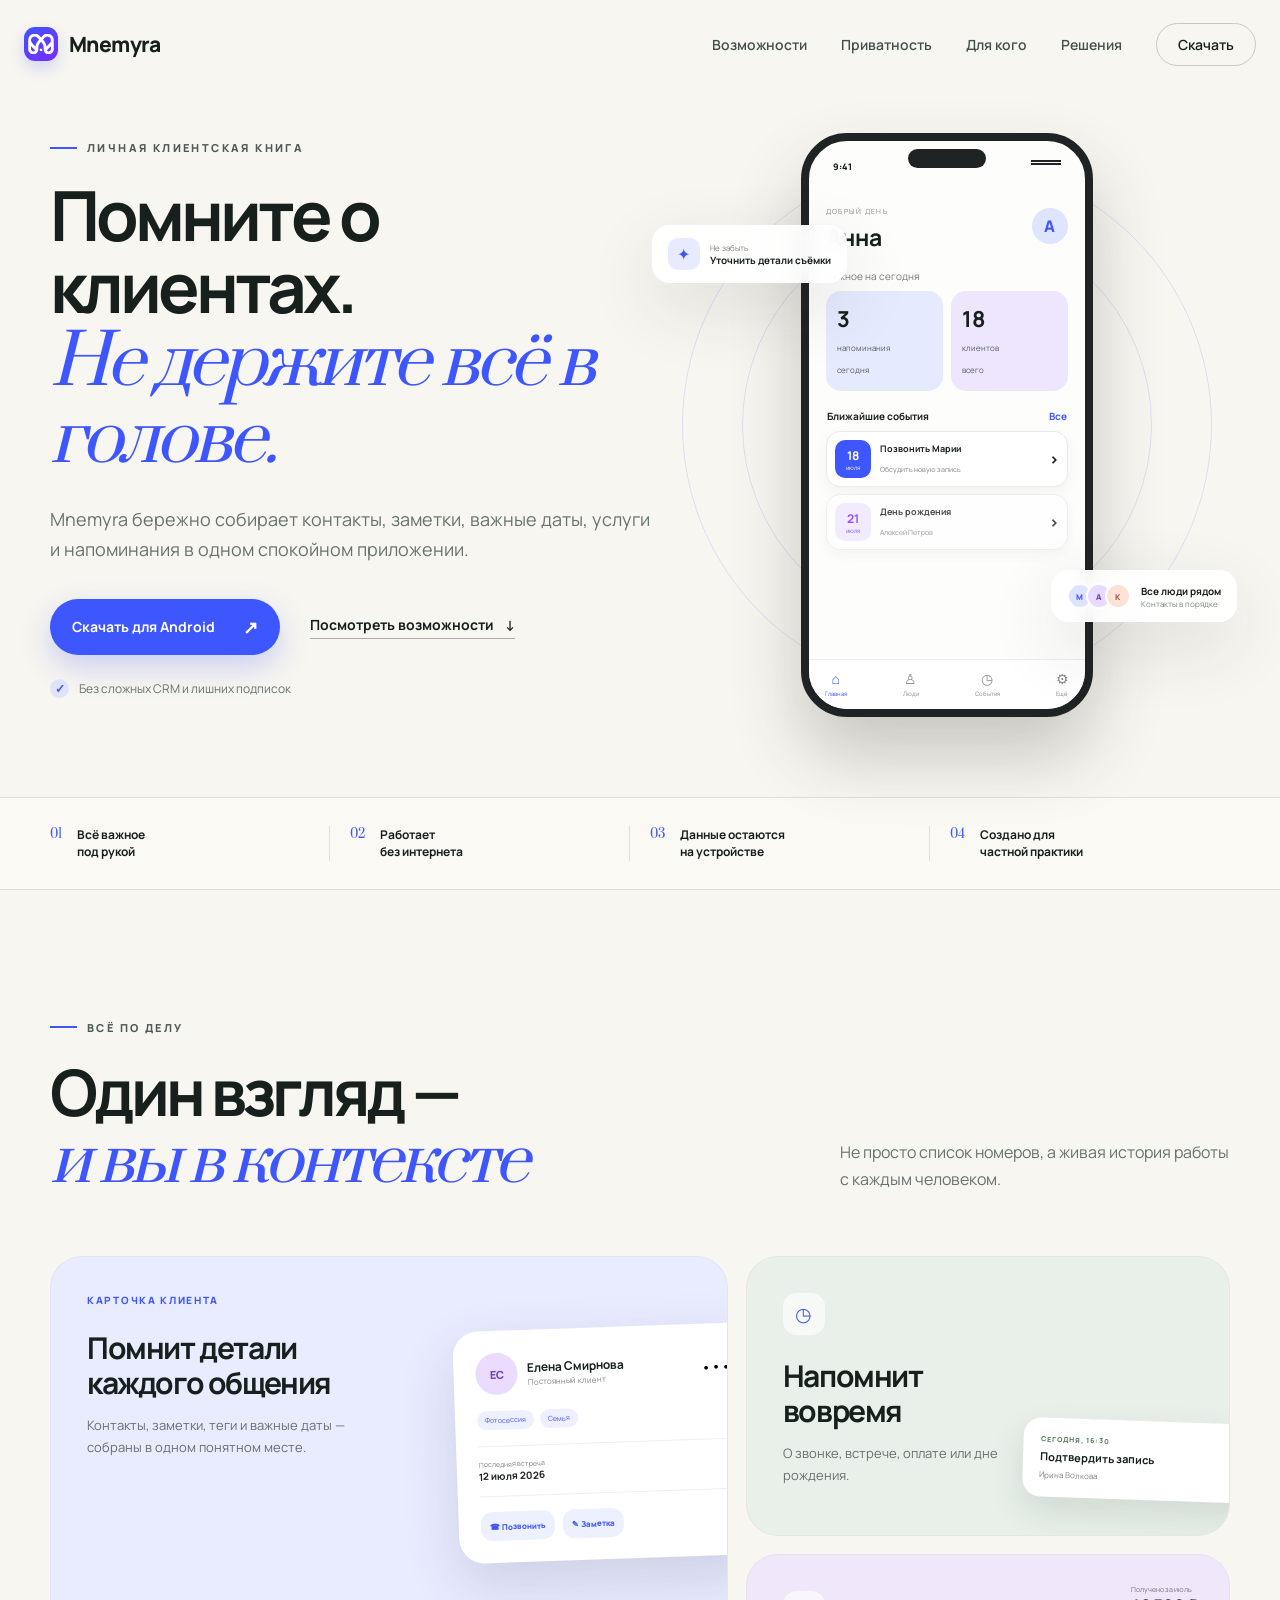
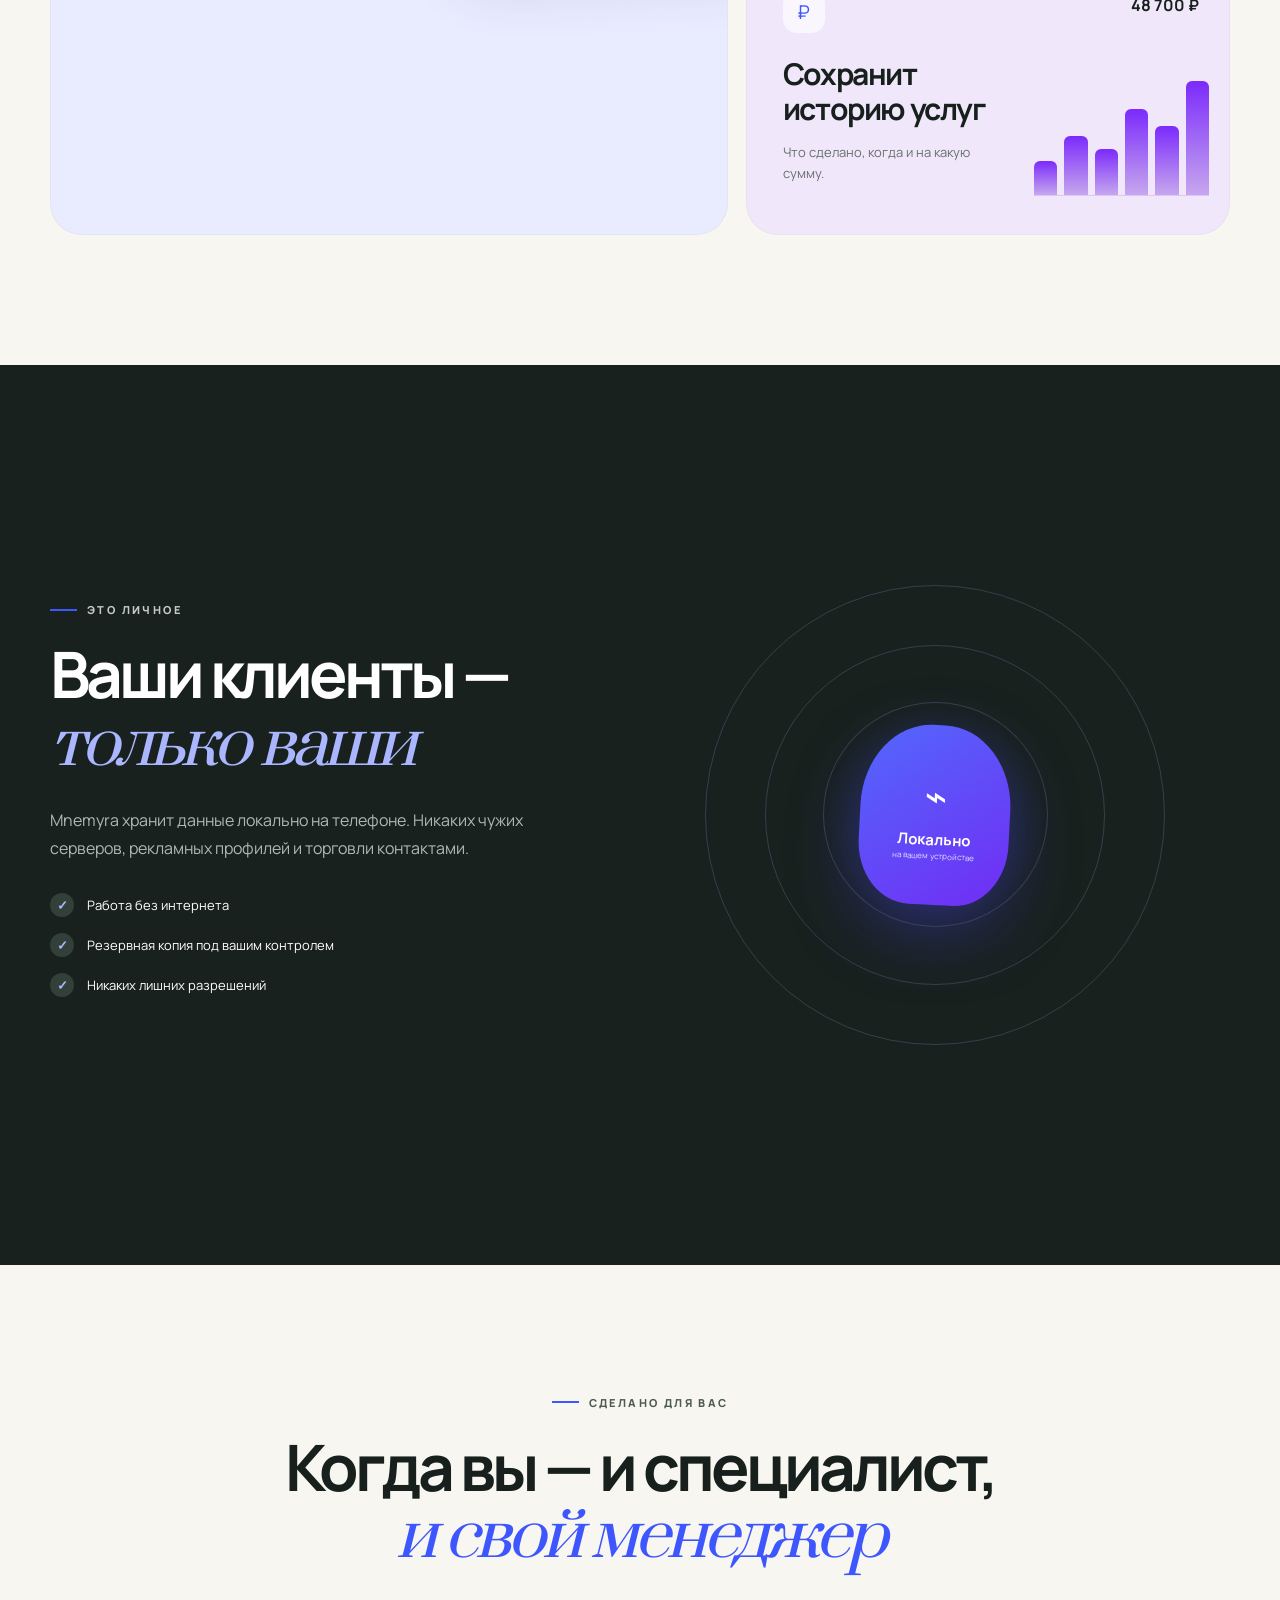
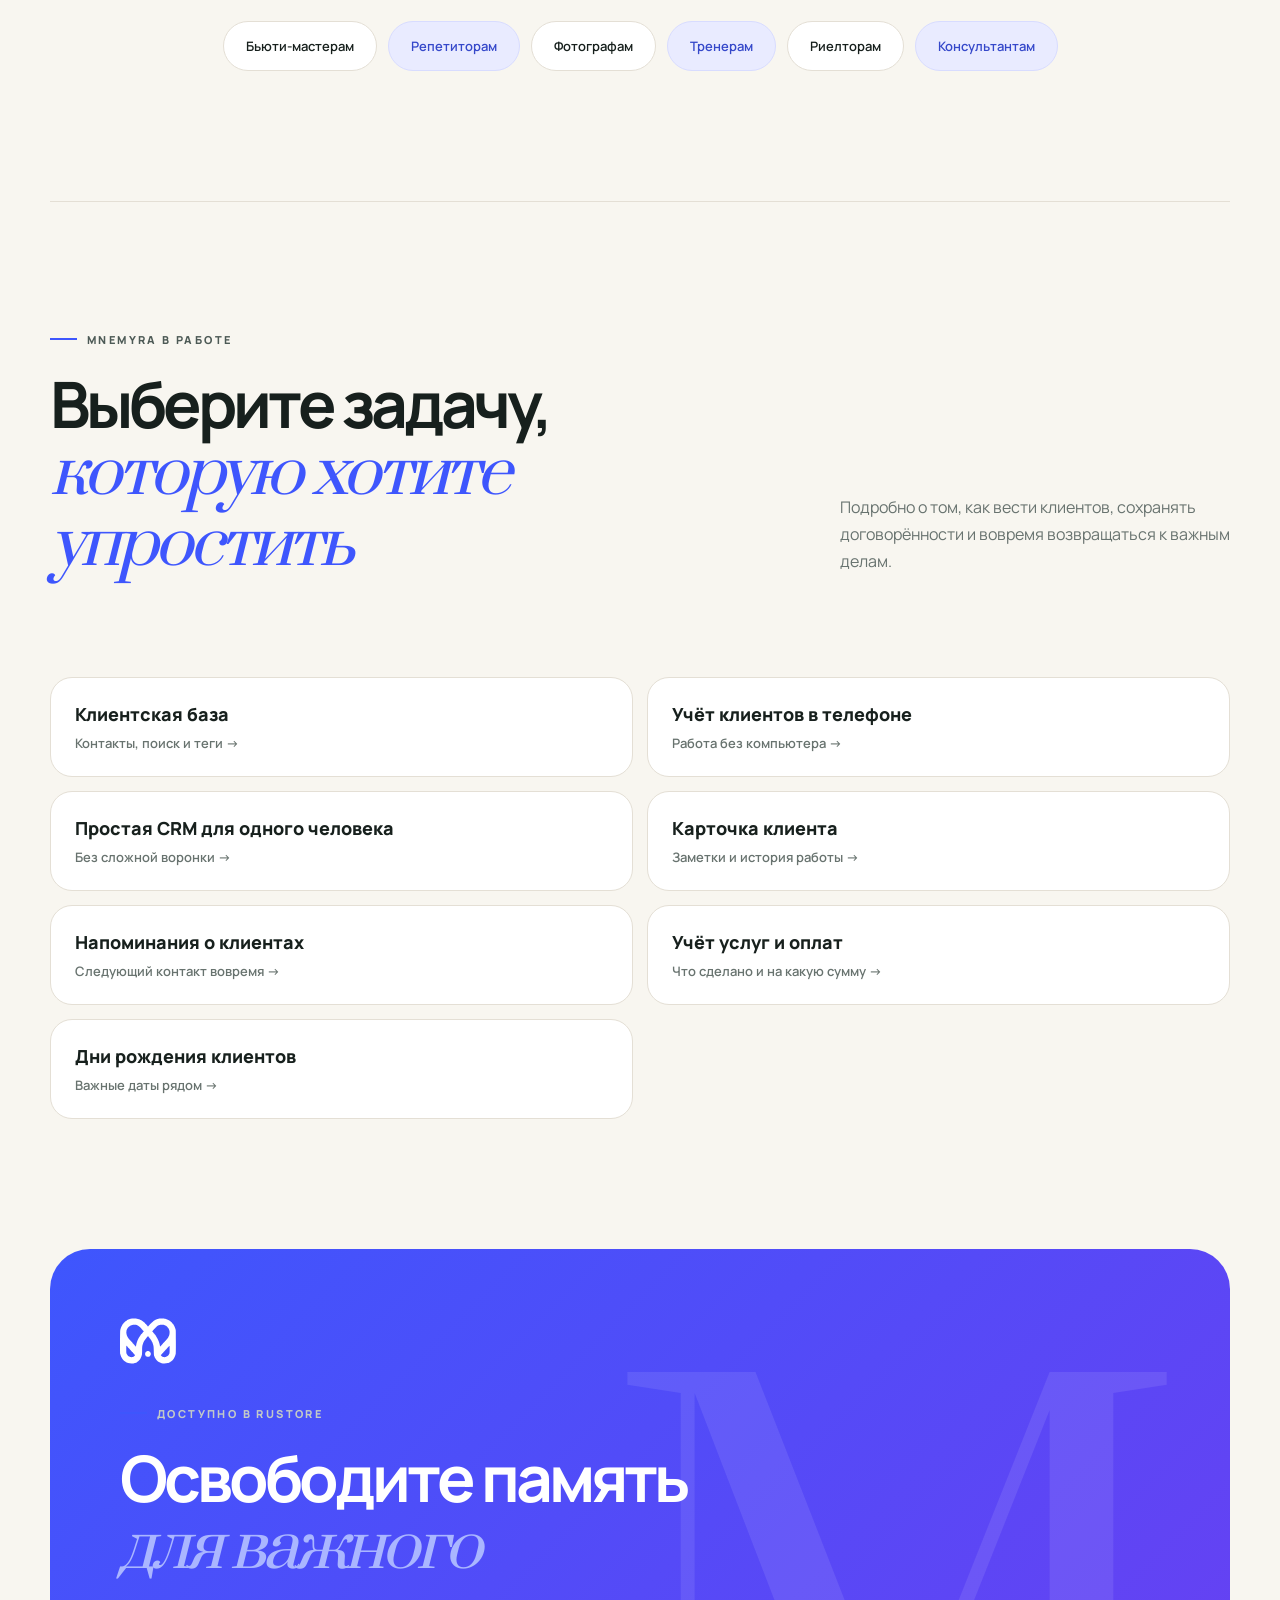
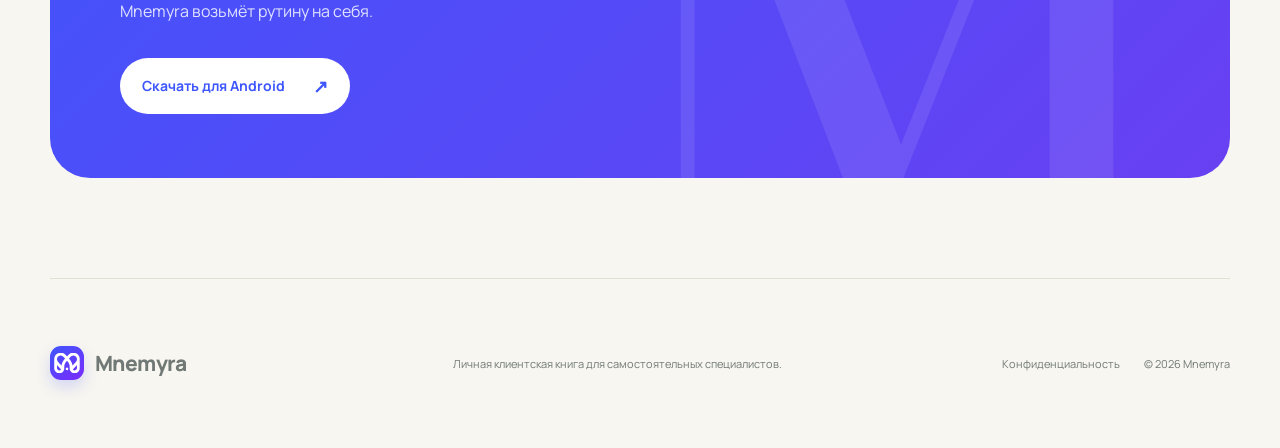
==== commit c8655f68: "Update RuStore availability text" ====
--- a/index.html
+++ b/index.html
@@ -82,7 +82,7 @@
       <a href="#privacy">Приватность</a>
       <a href="#for-whom">Для кого</a>
       <a href="#guides">Решения</a>
-      <a class="nav-cta" href="#download">Скачать</a>
+      <a class="nav-cta" href="https://www.rustore.ru/catalog/app/ru.prozvonki.mnemyra">Скачать</a>
     </nav>
   </header>
 
@@ -93,7 +93,7 @@
         <h1>Помните о клиентах.<br><em>Не держите всё в голове.</em></h1>
         <p class="hero-lead">Mnemyra бережно собирает контакты, заметки, важные даты, услуги и напоминания в одном спокойном приложении.</p>
         <div class="hero-actions">
-          <a class="button button-primary" href="#download">Скачать для Android <span>↗</span></a>
+          <a class="button button-primary" href="https://www.rustore.ru/catalog/app/ru.prozvonki.mnemyra">Скачать для Android <span>↗</span></a>
           <a class="text-link" href="#possibilities">Посмотреть возможности <span>↓</span></a>
         </div>
         <p class="hero-note"><span class="shield">✓</span> Без сложных CRM и лишних подписок</p>
@@ -223,10 +223,10 @@
     <section id="download" class="download wrap reveal">
       <div>
         <img src="logo.svg" alt="" class="download-logo">
-        <div class="eyebrow light"><span></span> Скоро в вашем телефоне</div>
+        <div class="eyebrow light"><span></span> Доступно в RuStore</div>
         <h2>Освободите память<br><em>для важного</em></h2>
         <p>Mnemyra возьмёт рутину на себя.</p>
-        <a class="button button-white" href="#">Скачать для Android <span>↗</span></a>
+        <a class="button button-white" href="https://www.rustore.ru/catalog/app/ru.prozvonki.mnemyra">Скачать для Android <span>↗</span></a>
       </div>
       <div class="download-word" aria-hidden="true">M</div>
     </section>
--- a/styles.css
+++ b/styles.css
@@ -11,3 +11,9 @@
 /* SEO hub and focused solution pages */
 .seo-hub{border-top:1px solid var(--line)}.seo-grid{display:grid;grid-template-columns:repeat(2,1fr);gap:14px;margin-top:38px}.seo-grid a{background:#fff;border:1px solid var(--line);border-radius:22px;padding:24px;font-size:18px;font-weight:800;transition:.2s transform,.2s border-color}.seo-grid a:hover{transform:translateY(-3px);border-color:#aeb7ff}.seo-grid span{display:block;margin-top:8px;color:var(--muted);font-size:13px;font-weight:600}.landing-main{padding-bottom:80px}.landing-hero{padding-top:78px;padding-bottom:58px;max-width:900px}.landing-hero h1{font-size:clamp(44px,6vw,76px);line-height:1.05;letter-spacing:-3.5px;margin:22px 0}.landing-lead{font-size:20px;line-height:1.7;color:var(--muted);max-width:780px}.landing-body{display:grid;grid-template-columns:minmax(0,1fr) 310px;gap:54px;align-items:start}.article-card{background:#fff;border:1px solid var(--line);border-radius:28px;padding:clamp(26px,5vw,54px)}.article-card h2{font-size:32px;letter-spacing:-1.4px;margin:44px 0 16px}.article-card h2:first-child{margin-top:0}.article-card h3{font-size:21px;margin:30px 0 10px}.article-card p,.article-card li{font-size:16px;line-height:1.75;color:#4f5b57}.article-card li+li{margin-top:8px}.article-card a,.related a{color:var(--blue);text-decoration:underline;text-underline-offset:3px}.page-aside{position:sticky;top:24px;background:#202826;color:#fff;border-radius:26px;padding:28px}.page-aside h2{font-size:24px;margin-bottom:12px}.page-aside p{color:#cbd2cf;line-height:1.6}.page-aside .button{margin-top:10px;background:#fff;color:#17201d;text-decoration:none}.related{margin-top:22px;padding-top:22px;border-top:1px solid rgba(255,255,255,.16)}.related strong{display:block;margin-bottom:10px}.related a{display:block;color:#fff;margin-top:9px;font-size:13px}.breadcrumbs{font-size:13px;color:var(--muted);margin-bottom:22px}.breadcrumbs a{color:var(--blue)}.landing-footer{border-top:1px solid var(--line);padding-top:28px}@media(max-width:850px){.landing-body{grid-template-columns:1fr}.page-aside{position:static}.seo-grid{grid-template-columns:1fr}}@media(max-width:620px){.landing-hero{padding-top:45px}.landing-lead{font-size:17px}.article-card{border-radius:22px}.article-card h2{font-size:27px}}
 .site-header:not(:has(.menu-button)) .main-nav{display:flex}@media(max-width:620px){.site-header:not(:has(.menu-button)) .main-nav a:not(.nav-cta){display:none}.site-header:not(:has(.menu-button)) .main-nav{position:static;background:none;box-shadow:none;padding:0}}
+.landing-visual{margin:42px 0 0;border-radius:30px;overflow:hidden;background:#eee9df;box-shadow:0 24px 60px rgba(41,45,43,.1);aspect-ratio:3/2}.landing-visual img{display:block;width:100%;height:100%;object-fit:cover}@media(max-width:620px){.landing-visual{margin-top:30px;border-radius:20px}}
+
+/* Editorial landing layout: mirrors the rhythm and bento language of the home page. */
+.landing-hero{max-width:1180px;display:grid;grid-template-columns:minmax(0,.92fr) minmax(420px,1.08fr);column-gap:64px;align-items:center}.landing-hero .breadcrumbs,.landing-hero .eyebrow{grid-column:1}.landing-hero h1,.landing-hero .landing-lead{grid-column:1}.landing-hero .landing-visual{grid-column:2;grid-row:1/6;margin:0}.landing-hero h1{font-size:clamp(42px,5vw,68px)}.landing-benefits{width:min(1180px,calc(100% - 48px));margin:0 auto 72px;display:grid;grid-template-columns:repeat(3,1fr);border-top:1px solid var(--line);border-bottom:1px solid var(--line)}.landing-benefits span{padding:22px 28px;border-right:1px solid var(--line);font-size:12px;font-weight:800;text-transform:uppercase;letter-spacing:1.2px;color:#4f5b57}.landing-benefits span:last-child{border:0}.landing-benefits b{color:var(--blue);font-family:Prata,Georgia,serif;font-size:14px;margin-right:10px}.landing-body{display:block}.article-card{display:grid;grid-template-columns:repeat(2,minmax(0,1fr));gap:18px;background:none;border:0;border-radius:0;padding:0}.landing-feature{min-height:280px;border-radius:var(--radius);padding:38px;background:#fff;border:1px solid rgba(44,49,47,.05);display:flex;flex-direction:column;justify-content:center;overflow:hidden;position:relative}.landing-feature:first-child{grid-column:1/-1;min-height:330px;padding-right:42%;background:#e9ebff}.landing-feature:nth-child(3n){background:#e8f0e9}.landing-feature:nth-child(4n){background:#f1e7fb}.landing-feature h2{font-size:clamp(28px,3vw,42px);line-height:1.1;letter-spacing:-1.8px;margin:0 0 18px;max-width:650px}.landing-feature p,.landing-feature li{font-size:15px;line-height:1.72}.landing-feature ul,.landing-feature ol{padding-left:20px;margin-bottom:0}.landing-feature:first-child:after{content:'M';position:absolute;right:7%;bottom:-38%;font:310px/1 Prata,Georgia,serif;color:rgba(62,86,253,.09)}.page-aside{position:relative;display:grid;grid-template-columns:1fr auto;align-items:center;gap:28px;margin-top:18px;padding:42px 48px;border-radius:32px;background:linear-gradient(135deg,#19211e,#29332f)}.page-aside h2{font-size:clamp(28px,3vw,42px);margin:0 0 10px}.page-aside p{margin:0;max-width:630px}.page-aside .button{grid-column:2;grid-row:1/3;margin:0}.related{grid-column:1/-1;display:flex;align-items:center;gap:18px;margin-top:4px;padding-top:20px}.related strong{margin:0}.related a{margin:0}.landing-footer{margin-top:90px}@media(max-width:900px){.landing-hero{grid-template-columns:1fr}.landing-hero .breadcrumbs,.landing-hero .eyebrow,.landing-hero h1,.landing-hero .landing-lead,.landing-hero .landing-visual{grid-column:1}.landing-hero .landing-visual{grid-row:auto;margin-top:34px}.landing-benefits{grid-template-columns:1fr 1fr 1fr}.landing-feature:first-child{padding-right:38px}.landing-feature:first-child:after{display:none}.page-aside{grid-template-columns:1fr}.page-aside .button{grid-column:1;grid-row:auto;width:max-content}.related{flex-wrap:wrap}}@media(max-width:620px){.landing-benefits{width:calc(100% - 28px);grid-template-columns:1fr;margin-bottom:45px}.landing-benefits span{border-right:0;border-bottom:1px solid var(--line);padding:15px 4px}.article-card{grid-template-columns:1fr}.landing-feature,.landing-feature:first-child{grid-column:1;min-height:auto;padding:28px;border-radius:22px}.page-aside{padding:32px 28px;border-radius:24px}.related{align-items:flex-start;flex-direction:column;gap:8px}}
+@media(max-width:620px){.site-header:not(:has(.menu-button)) .main-nav{display:none}.landing-hero h1{font-size:36px;line-height:1.08;letter-spacing:-2px;overflow-wrap:anywhere}.landing-hero{padding-top:36px}.landing-hero .landing-visual{margin-top:28px}.landing-lead{font-size:16px}}
+@media(max-width:620px){html,body{overflow-x:hidden}.landing-hero,.landing-body,.landing-benefits,.site-header{width:calc(100% - 28px);max-width:calc(100% - 28px);min-width:0;margin-left:auto;margin-right:auto}.landing-hero>*{min-width:0;max-width:100%}.landing-hero h1,.landing-hero .landing-lead{width:100%;white-space:normal}.landing-visual img{max-width:100%}}
